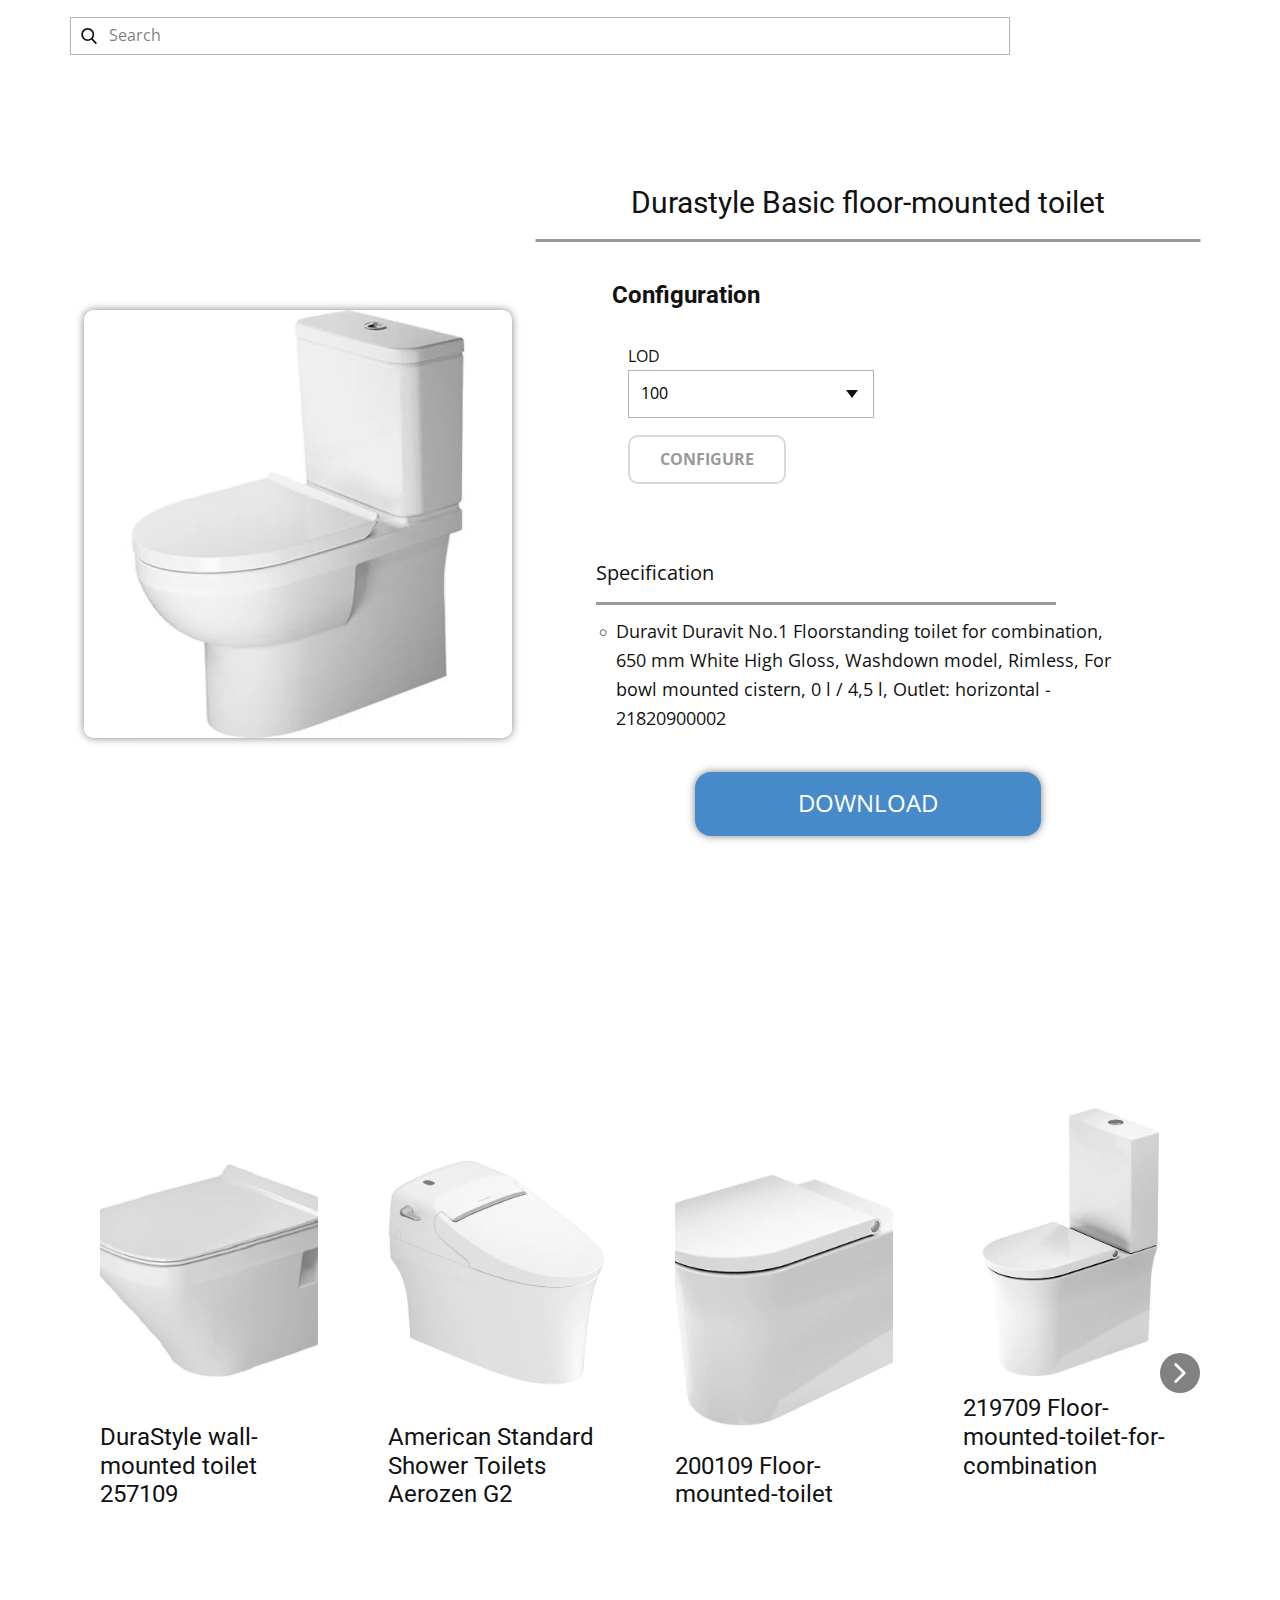
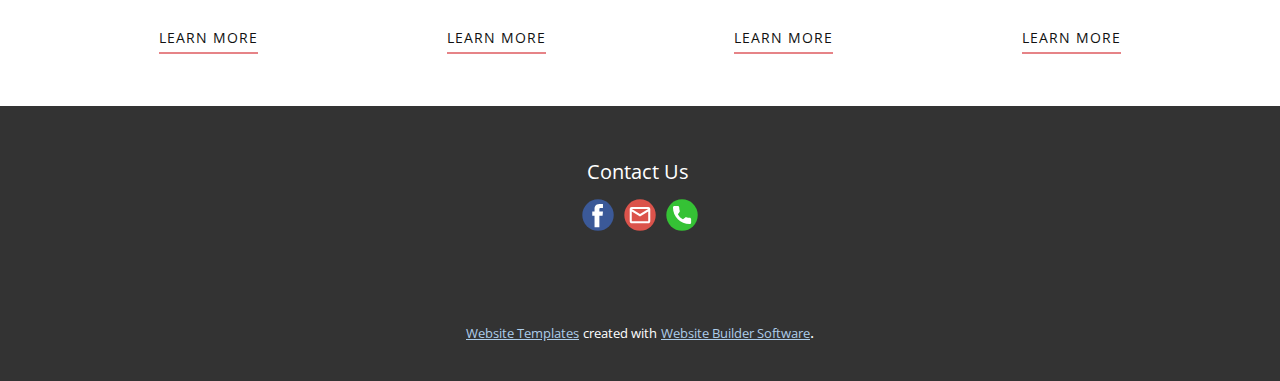
==== IPCS_main/Download.html @ 88fe407f "Add files via upload" ====
<!DOCTYPE html>
<html style="font-size: 16px;" lang="en"><head>
    <meta name="viewport" content="width=device-width, initial-scale=1.0">
    <meta charset="utf-8">
    <meta name="keywords" content="">
    <meta name="description" content="">
    <title>Download</title>
    <link rel="stylesheet" href="nicepage.css" media="screen">
<link rel="stylesheet" href="Download.css" media="screen">
    <script class="u-script" type="text/javascript" src="jquery.js" defer=""></script>
    <script class="u-script" type="text/javascript" src="nicepage.js" defer=""></script>
    <meta name="generator" content="Nicepage 5.9.3, nicepage.com">
    <meta name="referrer" content="origin">
    <link id="u-theme-google-font" rel="stylesheet" href="https://fonts.googleapis.com/css?family=Roboto:100,100i,300,300i,400,400i,500,500i,700,700i,900,900i|Open+Sans:300,300i,400,400i,500,500i,600,600i,700,700i,800,800i">
    <link id="u-page-google-font" rel="stylesheet" href="https://fonts.googleapis.com/css?family=Merriweather:300,300i,400,400i,700,700i,900,900i">
    
    
    
    <script type="application/ld+json">{
		"@context": "http://schema.org",
		"@type": "Organization",
		"name": "Main Page",
		"sameAs": [
				"https://facebook.com/name"
		]
}</script>
    <meta name="theme-color" content="#478ac9">
    <meta property="og:title" content="Download">
    <meta property="og:description" content="">
    <meta property="og:type" content="website">
  <meta data-intl-tel-input-cdn-path="intlTelInput/"></head>
  <body class="u-body u-overlap u-xl-mode" data-lang="en"><header class="u-clearfix u-header u-sticky u-header" id="sec-5863" data-animation-name="" data-animation-duration="0" data-animation-delay="0" data-animation-direction=""><div class="u-clearfix u-sheet u-sheet-1">
        <h2 class="u-custom-font u-font-merriweather u-text u-text-1">
          <a class="u-active-none u-border-none u-btn u-button-link u-button-style u-hover-none u-none u-text-body-color u-btn-1" href="Home.html">IP​CS</a>
        </h2>
        <form action="#" method="get" class="u-border-1 u-border-grey-30 u-search u-search-left u-white u-search-1">
          <button class="u-search-button" type="submit">
            <span class="u-search-icon u-spacing-10">
              <svg class="u-svg-link" preserveAspectRatio="xMidYMin slice" viewBox="0 0 56.966 56.966"><use xmlns:xlink="http://www.w3.org/1999/xlink" xlink:href="#svg-0b8b"></use></svg>
              <svg xmlns="http://www.w3.org/2000/svg" xmlns:xlink="http://www.w3.org/1999/xlink" version="1.1" id="svg-0b8b" x="0px" y="0px" viewBox="0 0 56.966 56.966" style="enable-background:new 0 0 56.966 56.966;" xml:space="preserve" class="u-svg-content"><path d="M55.146,51.887L41.588,37.786c3.486-4.144,5.396-9.358,5.396-14.786c0-12.682-10.318-23-23-23s-23,10.318-23,23  s10.318,23,23,23c4.761,0,9.298-1.436,13.177-4.162l13.661,14.208c0.571,0.593,1.339,0.92,2.162,0.92  c0.779,0,1.518-0.297,2.079-0.837C56.255,54.982,56.293,53.08,55.146,51.887z M23.984,6c9.374,0,17,7.626,17,17s-7.626,17-17,17  s-17-7.626-17-17S14.61,6,23.984,6z"></path></svg>
            </span>
          </button>
          <input class="u-search-input" type="search" name="search" value="" placeholder="Search">
        </form>
        <nav class="u-menu u-menu-one-level u-offcanvas u-menu-1">
          <div class="menu-collapse" style="font-size: 1rem; letter-spacing: 0px;">
            <a class="u-button-style u-custom-left-right-menu-spacing u-custom-padding-bottom u-custom-top-bottom-menu-spacing u-nav-link u-text-active-palette-1-base u-text-hover-palette-2-base" href="#" style="font-size: calc(1em + 8px);">
              <svg class="u-svg-link" viewBox="0 0 24 24"><use xmlns:xlink="http://www.w3.org/1999/xlink" xlink:href="#menu-hamburger"></use></svg>
              <svg class="u-svg-content" version="1.1" id="menu-hamburger" viewBox="0 0 16 16" x="0px" y="0px" xmlns:xlink="http://www.w3.org/1999/xlink" xmlns="http://www.w3.org/2000/svg"><g><rect y="1" width="16" height="2"></rect><rect y="7" width="16" height="2"></rect><rect y="13" width="16" height="2"></rect>
</g></svg>
            </a>
          </div>
          <div class="u-custom-menu u-nav-container">
            <ul class="u-nav u-unstyled u-nav-1"><li class="u-nav-item"><a class="u-button-style u-nav-link" href="Log-In.html">Log In</a>
</li><li class="u-nav-item"><a class="u-button-style u-nav-link" href="User.html">My Profile</a>
</li></ul>
          </div>
          <div class="u-custom-menu u-nav-container-collapse">
            <div class="u-black u-container-style u-inner-container-layout u-opacity u-opacity-95 u-sidenav">
              <div class="u-inner-container-layout u-sidenav-overflow">
                <div class="u-menu-close"></div>
                <ul class="u-align-center u-nav u-popupmenu-items u-unstyled u-nav-2"><li class="u-nav-item"><a class="u-button-style u-nav-link" href="Log-In.html">Log In</a>
</li><li class="u-nav-item"><a class="u-button-style u-nav-link" href="User.html">My Profile</a>
</li></ul>
              </div>
            </div>
            <div class="u-black u-menu-overlay u-opacity u-opacity-70"></div>
          </div>
        </nav>
        <nav class="u-menu u-menu-hamburger u-offcanvas u-menu-2" data-responsive-from="XL">
          <div class="menu-collapse" style="font-size: 1rem; letter-spacing: 0px;">
            <a class="u-button-style u-custom-left-right-menu-spacing u-custom-padding-bottom u-custom-top-bottom-menu-spacing u-nav-link u-text-active-palette-1-base u-text-hover-palette-2-base" href="#" style="font-size: calc(1em + 10px); padding: 5px 4px;">
              <svg class="u-svg-link" preserveAspectRatio="xMidYMin slice" viewBox="0 0 55 55" style=""><use xmlns:xlink="http://www.w3.org/1999/xlink" xlink:href="#svg-cdb6"></use></svg>
              <svg class="u-svg-content" viewBox="0 0 55 55" x="0px" y="0px" id="svg-cdb6" style="enable-background:new 0 0 55 55;"><path d="M52.354,8.51C51.196,4.22,42.577,0,27.5,0C12.423,0,3.803,4.22,2.646,8.51C2.562,8.657,2.5,8.818,2.5,9v0.5V21v0.5V22v11
	v0.5V34v12c0,0.162,0.043,0.315,0.117,0.451C3.798,51.346,14.364,55,27.5,55c13.106,0,23.655-3.639,24.875-8.516
	C52.455,46.341,52.5,46.176,52.5,46V34v-0.5V33V22v-0.5V21V9.5V9C52.5,8.818,52.438,8.657,52.354,8.51z M50.421,33.985
	c-0.028,0.121-0.067,0.241-0.116,0.363c-0.04,0.099-0.089,0.198-0.143,0.297c-0.067,0.123-0.142,0.246-0.231,0.369
	c-0.066,0.093-0.141,0.185-0.219,0.277c-0.111,0.131-0.229,0.262-0.363,0.392c-0.081,0.079-0.17,0.157-0.26,0.236
	c-0.164,0.143-0.335,0.285-0.526,0.426c-0.082,0.061-0.17,0.12-0.257,0.18c-0.226,0.156-0.462,0.311-0.721,0.463
	c-0.068,0.041-0.141,0.08-0.212,0.12c-0.298,0.168-0.609,0.335-0.945,0.497c-0.043,0.021-0.088,0.041-0.132,0.061
	c-0.375,0.177-0.767,0.351-1.186,0.519c-0.012,0.005-0.024,0.009-0.036,0.014c-2.271,0.907-5.176,1.67-8.561,2.17
	c-0.017,0.002-0.034,0.004-0.051,0.007c-0.658,0.097-1.333,0.183-2.026,0.259c-0.113,0.012-0.232,0.02-0.346,0.032
	c-0.605,0.063-1.217,0.121-1.847,0.167c-0.288,0.021-0.59,0.031-0.883,0.049c-0.474,0.028-0.943,0.059-1.429,0.076
	C29.137,40.984,28.327,41,27.5,41s-1.637-0.016-2.432-0.044c-0.486-0.017-0.955-0.049-1.429-0.076
	c-0.293-0.017-0.595-0.028-0.883-0.049c-0.63-0.046-1.242-0.104-1.847-0.167c-0.114-0.012-0.233-0.02-0.346-0.032
	c-0.693-0.076-1.368-0.163-2.026-0.259c-0.017-0.002-0.034-0.004-0.051-0.007c-3.385-0.5-6.29-1.263-8.561-2.17
	c-0.012-0.004-0.024-0.009-0.036-0.014c-0.419-0.168-0.812-0.342-1.186-0.519c-0.043-0.021-0.089-0.041-0.132-0.061
	c-0.336-0.162-0.647-0.328-0.945-0.497c-0.07-0.04-0.144-0.079-0.212-0.12c-0.259-0.152-0.495-0.307-0.721-0.463
	c-0.086-0.06-0.175-0.119-0.257-0.18c-0.191-0.141-0.362-0.283-0.526-0.426c-0.089-0.078-0.179-0.156-0.26-0.236
	c-0.134-0.13-0.252-0.26-0.363-0.392c-0.078-0.092-0.153-0.184-0.219-0.277c-0.088-0.123-0.163-0.246-0.231-0.369
	c-0.054-0.099-0.102-0.198-0.143-0.297c-0.049-0.121-0.088-0.242-0.116-0.363C4.541,33.823,4.5,33.661,4.5,33.5
	c0-0.113,0.013-0.226,0.031-0.338c0.025-0.151,0.011-0.302-0.031-0.445v-7.424c0.028,0.026,0.063,0.051,0.092,0.077
	c0.218,0.192,0.44,0.383,0.69,0.567C9.049,28.786,16.582,31,27.5,31c10.872,0,18.386-2.196,22.169-5.028
	c0.302-0.22,0.574-0.447,0.83-0.678l0.001-0.001v7.424c-0.042,0.143-0.056,0.294-0.031,0.445c0.019,0.112,0.031,0.225,0.031,0.338
	C50.5,33.661,50.459,33.823,50.421,33.985z M50.5,13.293v7.424c-0.042,0.143-0.056,0.294-0.031,0.445
	c0.019,0.112,0.031,0.225,0.031,0.338c0,0.161-0.041,0.323-0.079,0.485c-0.028,0.121-0.067,0.241-0.116,0.363
	c-0.04,0.099-0.089,0.198-0.143,0.297c-0.067,0.123-0.142,0.246-0.231,0.369c-0.066,0.093-0.141,0.185-0.219,0.277
	c-0.111,0.131-0.229,0.262-0.363,0.392c-0.081,0.079-0.17,0.157-0.26,0.236c-0.164,0.143-0.335,0.285-0.526,0.426
	c-0.082,0.061-0.17,0.12-0.257,0.18c-0.226,0.156-0.462,0.311-0.721,0.463c-0.068,0.041-0.141,0.08-0.212,0.12
	c-0.298,0.168-0.609,0.335-0.945,0.497c-0.043,0.021-0.088,0.041-0.132,0.061c-0.375,0.177-0.767,0.351-1.186,0.519
	c-0.012,0.005-0.024,0.009-0.036,0.014c-2.271,0.907-5.176,1.67-8.561,2.17c-0.017,0.002-0.034,0.004-0.051,0.007
	c-0.658,0.097-1.333,0.183-2.026,0.259c-0.113,0.012-0.232,0.02-0.346,0.032c-0.605,0.063-1.217,0.121-1.847,0.167
	c-0.288,0.021-0.59,0.031-0.883,0.049c-0.474,0.028-0.943,0.059-1.429,0.076C29.137,28.984,28.327,29,27.5,29
	s-1.637-0.016-2.432-0.044c-0.486-0.017-0.955-0.049-1.429-0.076c-0.293-0.017-0.595-0.028-0.883-0.049
	c-0.63-0.046-1.242-0.104-1.847-0.167c-0.114-0.012-0.233-0.02-0.346-0.032c-0.693-0.076-1.368-0.163-2.026-0.259
	c-0.017-0.002-0.034-0.004-0.051-0.007c-3.385-0.5-6.29-1.263-8.561-2.17c-0.012-0.004-0.024-0.009-0.036-0.014
	c-0.419-0.168-0.812-0.342-1.186-0.519c-0.043-0.021-0.089-0.041-0.132-0.061c-0.336-0.162-0.647-0.328-0.945-0.497
	c-0.07-0.04-0.144-0.079-0.212-0.12c-0.259-0.152-0.495-0.307-0.721-0.463c-0.086-0.06-0.175-0.119-0.257-0.18
	c-0.191-0.141-0.362-0.283-0.526-0.426c-0.089-0.078-0.179-0.156-0.26-0.236c-0.134-0.13-0.252-0.26-0.363-0.392
	c-0.078-0.092-0.153-0.184-0.219-0.277c-0.088-0.123-0.163-0.246-0.231-0.369c-0.054-0.099-0.102-0.198-0.143-0.297
	c-0.049-0.121-0.088-0.242-0.116-0.363C4.541,21.823,4.5,21.661,4.5,21.5c0-0.113,0.013-0.226,0.031-0.338
	c0.025-0.151,0.011-0.302-0.031-0.445v-7.424c0.12,0.109,0.257,0.216,0.387,0.324c0.072,0.06,0.139,0.12,0.215,0.18
	c0.3,0.236,0.624,0.469,0.975,0.696c0.073,0.047,0.155,0.093,0.231,0.14c0.294,0.183,0.605,0.362,0.932,0.538
	c0.121,0.065,0.242,0.129,0.367,0.193c0.365,0.186,0.748,0.367,1.151,0.542c0.066,0.029,0.126,0.059,0.193,0.087
	c0.469,0.199,0.967,0.389,1.485,0.573c0.143,0.051,0.293,0.099,0.44,0.149c0.412,0.139,0.838,0.272,1.279,0.401
	c0.159,0.046,0.315,0.094,0.478,0.138c0.585,0.162,1.189,0.316,1.823,0.458c0.087,0.02,0.181,0.036,0.269,0.055
	c0.559,0.122,1.139,0.235,1.735,0.341c0.202,0.036,0.407,0.07,0.613,0.104c0.567,0.093,1.151,0.178,1.75,0.256
	c0.154,0.02,0.301,0.043,0.457,0.062c0.744,0.09,1.514,0.167,2.305,0.233c0.195,0.016,0.398,0.028,0.596,0.042
	c0.633,0.046,1.28,0.084,1.942,0.114c0.241,0.011,0.481,0.022,0.727,0.031C25.712,18.979,26.59,19,27.5,19s1.788-0.021,2.65-0.05
	c0.245-0.009,0.485-0.02,0.727-0.031c0.662-0.03,1.309-0.068,1.942-0.114c0.198-0.015,0.4-0.026,0.596-0.042
	c0.791-0.065,1.561-0.143,2.305-0.233c0.156-0.019,0.303-0.042,0.457-0.062c0.599-0.078,1.182-0.163,1.75-0.256
	c0.206-0.034,0.411-0.068,0.613-0.104c0.596-0.106,1.176-0.219,1.735-0.341c0.088-0.019,0.182-0.036,0.269-0.055
	c0.634-0.142,1.238-0.297,1.823-0.458c0.163-0.045,0.319-0.092,0.478-0.138c0.441-0.129,0.867-0.262,1.279-0.401
	c0.147-0.05,0.297-0.098,0.44-0.149c0.518-0.184,1.017-0.374,1.485-0.573c0.067-0.028,0.127-0.058,0.193-0.087
	c0.403-0.176,0.786-0.356,1.151-0.542c0.125-0.064,0.247-0.128,0.367-0.193c0.327-0.175,0.638-0.354,0.932-0.538
	c0.076-0.047,0.158-0.093,0.231-0.14c0.351-0.227,0.675-0.459,0.975-0.696c0.075-0.06,0.142-0.12,0.215-0.18
	C50.243,13.509,50.38,13.402,50.5,13.293z M27.5,2c13.555,0,23,3.952,23,7.5s-9.445,7.5-23,7.5s-23-3.952-23-7.5S13.945,2,27.5,2z
	 M50.5,45.703c-0.014,0.044-0.024,0.089-0.032,0.135C49.901,49.297,40.536,53,27.5,53S5.099,49.297,4.532,45.838
	c-0.008-0.045-0.019-0.089-0.032-0.131v-8.414c0.028,0.026,0.063,0.051,0.092,0.077c0.218,0.192,0.44,0.383,0.69,0.567
	C9.049,40.786,16.582,43,27.5,43c10.872,0,18.386-2.196,22.169-5.028c0.302-0.22,0.574-0.447,0.83-0.678l0.001-0.001V45.703z"></path></svg>
            </a>
          </div>
          <div class="u-custom-menu u-nav-container">
            <ul class="u-nav u-unstyled u-nav-3"><li class="u-nav-item"><a class="u-button-style u-nav-link" href="User.html">Upload Model</a>
</li><li class="u-nav-item"><a class="u-button-style u-nav-link" href="User.html">Model Management</a>
</li><li class="u-nav-item"><a class="u-button-style u-nav-link" href="User.html">Account Management</a>
</li></ul>
          </div>
          <div class="u-custom-menu u-nav-container-collapse">
            <div class="u-container-style u-grey-70 u-inner-container-layout u-opacity u-opacity-90 u-sidenav">
              <div class="u-inner-container-layout u-sidenav-overflow">
                <div class="u-menu-close"></div>
                <ul class="u-align-center u-nav u-popupmenu-items u-spacing-10 u-text-hover-palette-2-light-1 u-unstyled u-nav-4"><li class="u-nav-item"><a class="u-button-style u-nav-link" href="User.html">Upload Model</a>
</li><li class="u-nav-item"><a class="u-button-style u-nav-link" href="User.html">Model Management</a>
</li><li class="u-nav-item"><a class="u-button-style u-nav-link" href="User.html">Account Management</a>
</li></ul>
              </div>
            </div>
            <div class="u-menu-overlay"></div>
          </div>
        </nav>
      </div></header>
    <section class="u-clearfix u-section-1" id="sec-89bc">
      <div class="u-clearfix u-sheet u-valign-middle-lg u-valign-middle-md u-valign-middle-xl u-sheet-1">
        <div class="u-clearfix u-expanded-width u-layout-wrap u-layout-wrap-1">
          <div class="u-layout">
            <div class="u-layout-row">
              <div class="u-container-style u-layout-cell u-size-24 u-layout-cell-1">
                <div class="u-container-layout u-valign-middle u-container-layout-1">
                  <img class="u-expanded-width-lg u-expanded-width-md u-expanded-width-xl u-image u-image-contain u-image-round u-radius-10 u-image-1" src="images/toilet.png" alt="" data-image-width="675" data-image-height="675">
                </div>
              </div>
              <div class="u-container-style u-layout-cell u-size-36 u-layout-cell-2">
                <div class="u-container-layout u-valign-top-xs u-container-layout-2">
                  <h1 class="u-text u-text-default u-text-1">Durastyle Basic floor-mou​nted toilet</h1>
                  <div class="u-absolute-hcenter u-border-3 u-border-grey-40 u-line u-line-horizontal u-line-1"></div>
                  <h2 class="u-text u-text-default u-text-2">Configuration</h2>
                  <div class="u-form u-form-1">
                    <form action="https://forms.nicepagesrv.com/v2/form/process" class="u-clearfix u-form-spacing-16 u-form-vertical u-inner-form" source="email" name="form" style="padding: 16px;">
                      <div class="u-form-group u-form-select u-label-top u-form-group-1">
                        <label for="select-d4bf" class="u-label">LOD</label>
                        <div class="u-form-select-wrapper">
                          <select id="select-d4bf" name="select" class="u-input u-input-rectangle">
                            <option value="100" data-calc="100">100</option>
                            <option value="200" data-calc="200">200</option>
                            <option value="300" data-calc="300">300</option>
                          </select>
                          <svg class="u-caret u-caret-svg" version="1.1" id="Layer_1" xmlns="http://www.w3.org/2000/svg" xmlns:xlink="http://www.w3.org/1999/xlink" x="0px" y="0px" width="16px" height="16px" viewBox="0 0 16 16" style="fill:currentColor;" xml:space="preserve"><polygon class="st0" points="8,12 2,4 14,4 "></polygon></svg>
                        </div>
                      </div>
                      <div class="u-align-left u-form-group u-form-submit u-label-top">
                        <input type="submit" value="submit" class="u-form-control-hidden">
                        <a href="#" class="u-border-2 u-border-grey-15 u-border-hover-grey-15 u-btn u-btn-round u-btn-submit u-button-style u-hover-grey-15 u-none u-radius-10 u-text-grey-40 u-text-hover-grey-40 u-btn-1">Configure</a>
                      </div>
                      <div class="u-form-send-message u-form-send-success"> Thank you! Your message has been sent. </div>
                      <div class="u-form-send-error u-form-send-message"> Unable to send your message. Please fix errors then try again. </div>
                      <input type="hidden" value="" name="recaptchaResponse">
                      <input type="hidden" name="formServices" value="">
                    </form>
                  </div>
                  <p class="u-large-text u-text u-text-default u-text-variant u-text-3">Specification</p>
                  <div class="u-absolute-hcenter-md u-absolute-hcenter-sm u-absolute-hcenter-xs u-border-3 u-border-grey-40 u-expanded-width-md u-expanded-width-sm u-expanded-width-xs u-line u-line-horizontal u-line-2"></div>
                  <ul class="u-custom-list u-text u-text-4">
                    <li>
                      <div class="u-list-icon">
                        <div>○</div>
                      </div>Duravit Duravit No.1 Floorstanding toilet for combination, 650 mm White High Gloss, Washdown model, Rimless, For bowl mounted cistern, 0 l / 4,5 l, Outlet: horizontal - 21820900002
                    </li>
                  </ul>
                  <a href="https://nicepage.com/k/aesthetic-website-templates" class="u-border-none u-btn u-btn-round u-button-style u-radius-16 u-btn-2">DOWNLOAD</a>
                </div>
              </div>
            </div>
          </div>
        </div>
      </div>
    </section>
    <section class="u-clearfix u-section-2" id="sec-244c">
      <div class="u-clearfix u-sheet u-sheet-1">
        <div class="u-expanded-width u-layout-horizontal u-list u-list-1">
          <div class="u-repeater u-repeater-1">
            <div class="u-container-style u-list-item u-repeater-item">
              <div class="u-container-layout u-similar-container u-valign-bottom u-container-layout-1">
                <img alt="" class="u-expanded-width u-image u-image-default u-image-1" data-image-width="675" data-image-height="675" src="images/toiletwallmounted.png">
                <h3 class="u-text u-text-default u-text-1"> DuraStyle wall-mounted toilet 257109<br>
                </h3>
                <a href="" class="u-active-none u-border-2 u-border-hover-palette-2-base u-border-no-left u-border-no-right u-border-no-top u-border-palette-2-light-1 u-btn u-button-style u-hover-none u-none u-text-body-color u-btn-1">learn more</a>
              </div>
            </div>
            <div class="u-container-style u-list-item u-repeater-item">
              <div class="u-container-layout u-similar-container u-valign-bottom u-container-layout-2">
                <img alt="" class="u-expanded-width u-image u-image-default u-image-2" data-image-width="675" data-image-height="675" src="images/toiletamericanstandard.png">
                <h3 class="u-text u-text-default u-text-2"> American Standard Shower Toilets Aerozen G2<br>
                </h3>
                <a href="" class="u-active-none u-border-2 u-border-hover-palette-2-base u-border-no-left u-border-no-right u-border-no-top u-border-palette-2-light-1 u-btn u-button-style u-hover-none u-none u-text-body-color u-btn-2">learn more</a>
              </div>
            </div>
            <div class="u-container-style u-list-item u-repeater-item">
              <div class="u-container-layout u-similar-container u-valign-bottom u-container-layout-3">
                <img alt="" class="u-expanded-width u-image u-image-default u-image-3" data-image-width="675" data-image-height="675" src="images/floormountedtoilet.png">
                <h3 class="u-text u-text-default u-text-3"> 200109 Floor-mounted-toilet<br>
                </h3>
                <a href="" class="u-active-none u-border-2 u-border-hover-palette-2-base u-border-no-left u-border-no-right u-border-no-top u-border-palette-2-light-1 u-btn u-button-style u-hover-none u-none u-text-body-color u-btn-3">learn more</a>
              </div>
            </div>
            <div class="u-container-style u-list-item u-repeater-item">
              <div class="u-container-layout u-similar-container u-valign-bottom u-container-layout-4">
                <img alt="" class="u-expanded-width u-image u-image-default u-image-4" data-image-width="675" data-image-height="675" src="images/toiletcombination.png">
                <h3 class="u-text u-text-default u-text-4"> 219709 Floor-mounted-toilet-for-combination<br>
                  <br>
                </h3>
                <a href="" class="u-active-none u-border-2 u-border-hover-palette-2-base u-border-no-left u-border-no-right u-border-no-top u-border-palette-2-light-1 u-btn u-button-style u-hover-none u-none u-text-body-color u-btn-4">learn more</a>
              </div>
            </div>
            <div class="u-container-style u-list-item u-repeater-item">
              <div class="u-container-layout u-similar-container u-valign-bottom u-container-layout-5">
                <img alt="" class="u-expanded-width u-image u-image-default u-image-5" data-image-width="675" data-image-height="675" src="images/toiletseat.png">
                <h3 class="u-text u-text-default u-text-5"> DuraStyle Toilet seat 379x507x43 mm - 006239</h3>
                <a href="" class="u-active-none u-border-2 u-border-hover-palette-2-base u-border-no-left u-border-no-right u-border-no-top u-border-palette-2-light-1 u-btn u-button-style u-hover-none u-none u-text-body-color u-btn-5">learn more</a>
              </div>
            </div>
            <div class="u-container-style u-list-item u-repeater-item">
              <div class="u-container-layout u-similar-container u-valign-bottom u-container-layout-6">
                <img alt="" class="u-expanded-width u-image u-image-default u-image-6" data-image-width="675" data-image-height="675" src="images/toilethafele.png">
                <h3 class="u-text u-text-default u-text-6"> HAFELE One piece toilet VOLGA<br>
                  <br>
                </h3>
                <a href="" class="u-active-none u-border-2 u-border-hover-palette-2-base u-border-no-left u-border-no-right u-border-no-top u-border-palette-2-light-1 u-btn u-button-style u-hover-none u-none u-text-body-color u-btn-6">learn more</a>
              </div>
            </div>
            <div class="u-container-style u-list-item u-repeater-item">
              <div class="u-container-layout u-similar-container u-valign-bottom u-container-layout-7">
                <img alt="" class="u-expanded-width u-image u-image-default u-image-7" data-image-width="675" data-image-height="675" src="images/onepiecetoilet.png">
                <h3 class="u-text u-text-default u-text-7"> HAFELE One piece toilet 588.82.406<br>
                  <br>
                </h3>
                <a href="" class="u-active-none u-border-2 u-border-hover-palette-2-base u-border-no-left u-border-no-right u-border-no-top u-border-palette-2-light-1 u-btn u-button-style u-hover-none u-none u-text-body-color u-btn-7">learn more</a>
              </div>
            </div>
            <div class="u-container-style u-list-item u-repeater-item">
              <div class="u-container-layout u-similar-container u-valign-bottom u-container-layout-8">
                <img alt="" class="u-expanded-width u-image u-image-default u-image-8" data-image-width="675" data-image-height="675" src="images/starcktoiletseat.png">
                <h3 class="u-text u-text-default u-text-8"> Starck 1 Toilet seat White 419x453x42 mm - 006581</h3>
                <a href="" class="u-active-none u-border-2 u-border-hover-palette-2-base u-border-no-left u-border-no-right u-border-no-top u-border-palette-2-light-1 u-btn u-button-style u-hover-none u-none u-text-body-color u-btn-8">learn more</a>
              </div>
            </div>
            <div class="u-container-style u-list-item u-repeater-item">
              <div class="u-container-layout u-similar-container u-valign-bottom u-container-layout-9">
                <img alt="" class="u-expanded-width u-image u-image-default u-image-9" data-image-width="675" data-image-height="675" src="images/comotoilethafele.png">
                <h3 class="u-text u-text-default u-text-9"> HAFELE One piece toilet COMO<br>
                  <br>
                </h3>
                <a href="" class="u-active-none u-border-2 u-border-hover-palette-2-base u-border-no-left u-border-no-right u-border-no-top u-border-palette-2-light-1 u-btn u-button-style u-hover-none u-none u-text-body-color u-btn-9">learn more</a>
              </div>
            </div>
            <div class="u-container-style u-list-item u-repeater-item">
              <div class="u-container-layout u-similar-container u-valign-bottom u-container-layout-10">
                <img alt="" class="u-expanded-width u-image u-image-default u-image-10" data-image-width="675" data-image-height="675" src="images/duravittoiletseat.png">
                <h3 class="u-text u-text-default u-text-10"> Duravit No.1 Toilet seat White 373x430x43 mm - 002071</h3>
                <a href="" class="u-active-none u-border-2 u-border-hover-palette-2-base u-border-no-left u-border-no-right u-border-no-top u-border-palette-2-light-1 u-btn u-button-style u-hover-none u-none u-text-body-color u-btn-10">learn more</a>
              </div>
            </div>
          </div>
          <a class="u-absolute-vcenter u-gallery-nav u-gallery-nav-prev u-grey-70 u-icon-circle u-opacity u-opacity-70 u-spacing-10 u-text-white u-gallery-nav-1" href="#" role="button">
            <span aria-hidden="true">
              <svg viewBox="0 0 451.847 451.847"><path d="M97.141,225.92c0-8.095,3.091-16.192,9.259-22.366L300.689,9.27c12.359-12.359,32.397-12.359,44.751,0
c12.354,12.354,12.354,32.388,0,44.748L173.525,225.92l171.903,171.909c12.354,12.354,12.354,32.391,0,44.744
c-12.354,12.365-32.386,12.365-44.745,0l-194.29-194.281C100.226,242.115,97.141,234.018,97.141,225.92z"></path></svg>
            </span>
            <span class="sr-only">
              <svg viewBox="0 0 451.847 451.847"><path d="M97.141,225.92c0-8.095,3.091-16.192,9.259-22.366L300.689,9.27c12.359-12.359,32.397-12.359,44.751,0
c12.354,12.354,12.354,32.388,0,44.748L173.525,225.92l171.903,171.909c12.354,12.354,12.354,32.391,0,44.744
c-12.354,12.365-32.386,12.365-44.745,0l-194.29-194.281C100.226,242.115,97.141,234.018,97.141,225.92z"></path></svg>
            </span>
          </a>
          <a class="u-absolute-vcenter u-gallery-nav u-gallery-nav-next u-grey-70 u-icon-circle u-opacity u-opacity-70 u-spacing-10 u-text-white u-gallery-nav-2" href="#" role="button">
            <span aria-hidden="true">
              <svg viewBox="0 0 451.846 451.847"><path d="M345.441,248.292L151.154,442.573c-12.359,12.365-32.397,12.365-44.75,0c-12.354-12.354-12.354-32.391,0-44.744
L278.318,225.92L106.409,54.017c-12.354-12.359-12.354-32.394,0-44.748c12.354-12.359,32.391-12.359,44.75,0l194.287,194.284
c6.177,6.18,9.262,14.271,9.262,22.366C354.708,234.018,351.617,242.115,345.441,248.292z"></path></svg>
            </span>
            <span class="sr-only">
              <svg viewBox="0 0 451.846 451.847"><path d="M345.441,248.292L151.154,442.573c-12.359,12.365-32.397,12.365-44.75,0c-12.354-12.354-12.354-32.391,0-44.744
L278.318,225.92L106.409,54.017c-12.354-12.359-12.354-32.394,0-44.748c12.354-12.359,32.391-12.359,44.75,0l194.287,194.284
c6.177,6.18,9.262,14.271,9.262,22.366C354.708,234.018,351.617,242.115,345.441,248.292z"></path></svg>
            </span>
          </a>
        </div>
      </div>
    </section>
    
    
    <footer class="u-align-center u-clearfix u-footer u-grey-80 u-footer" id="sec-bada"><div class="u-clearfix u-sheet u-sheet-1">
        <p class="u-align-center u-hover-feature u-small-text u-text u-text-variant u-text-1">Contact Us&nbsp; </p>
        <div class="u-hover-feature u-social-icons u-spacing-10 u-social-icons-1">
          <a class="u-social-url" title="facebook" target="_blank" href="https://facebook.com/name"><span class="u-icon u-social-facebook u-social-icon u-icon-1"><svg class="u-svg-link" preserveAspectRatio="xMidYMin slice" viewBox="0 0 112 112" style=""><use xmlns:xlink="http://www.w3.org/1999/xlink" xlink:href="#svg-7aed"></use></svg><svg class="u-svg-content" viewBox="0 0 112 112" x="0" y="0" id="svg-7aed"><circle fill="currentColor" cx="56.1" cy="56.1" r="55"></circle><path fill="#FFFFFF" d="M73.5,31.6h-9.1c-1.4,0-3.6,0.8-3.6,3.9v8.5h12.6L72,58.3H60.8v40.8H43.9V58.3h-8V43.9h8v-9.2
c0-6.7,3.1-17,17-17h12.5v13.9H73.5z"></path></svg></span>
          </a>
          <a class="u-social-url" target="_blank" data-type="Email" title="Email" href=""><span class="u-icon u-social-email u-social-icon u-icon-2"><svg class="u-svg-link" preserveAspectRatio="xMidYMin slice" viewBox="0 0 112 112" style=""><use xmlns:xlink="http://www.w3.org/1999/xlink" xlink:href="#svg-0d0f"></use></svg><svg class="u-svg-content" viewBox="0 0 112 112" x="0" y="0" id="svg-0d0f"><circle fill="currentColor" cx="56.1" cy="56.1" r="55"></circle><path id="path3864" fill="#FFFFFF" d="M27.2,28h57.6c4,0,7.2,3.2,7.2,7.2l0,0v42.7c0,3.9-3.2,7.2-7.2,7.2l0,0H27.2
	c-4,0-7.2-3.2-7.2-7.2V35.2C20,31.1,23.2,28,27.2,28 M56,52.9l28.8-17.8H27.2L56,52.9 M27.2,77.7h57.6V43.5L56,61.3L27.2,43.5V77.7z
	"></path></svg></span>
          </a>
          <a class="u-social-url" target="_blank" data-type="Phone" title="Phone" href=""><span class="u-icon u-social-icon u-social-phone u-icon-3"><svg class="u-svg-link" preserveAspectRatio="xMidYMin slice" viewBox="0 0 112 112" style=""><use xmlns:xlink="http://www.w3.org/1999/xlink" xlink:href="#svg-2f7e"></use></svg><svg class="u-svg-content" viewBox="0 0 112 112" x="0" y="0" id="svg-2f7e"><circle fill="currentColor" cx="56.1" cy="56.1" r="55"></circle><path fill="#FFFFFF" d="M82.7,66c-3.9,0-7.7-0.6-11.3-1.8c-1.8-0.6-4,0-5,1.1l-7.1,5.4c-8.3-4.4-13.4-9.5-17.7-17.7l5.2-7
	c1.4-1.4,1.8-3.3,1.3-5.2c-1.2-3.6-1.8-7.5-1.8-11.3c0-2.8-2.3-5.1-5.1-5.1H29.5c-2.8,0-5.1,2.3-5.1,5.1c0,32.2,26.2,58.4,58.4,58.4
	c2.8,0,5.1-2.3,5.1-5.1V71.1C87.8,68.3,85.6,66,82.7,66z"></path></svg></span>
          </a>
        </div>
      </div></footer>
    <section class="u-backlink u-clearfix u-grey-80">
      <a class="u-link" href="https://nicepage.com/website-templates" target="_blank">
        <span>Website Templates</span>
      </a>
      <p class="u-text">
        <span>created with</span>
      </p>
      <a class="u-link" href="" target="_blank">
        <span>Website Builder Software</span>
      </a>. 
    </section>
  
</body></html>
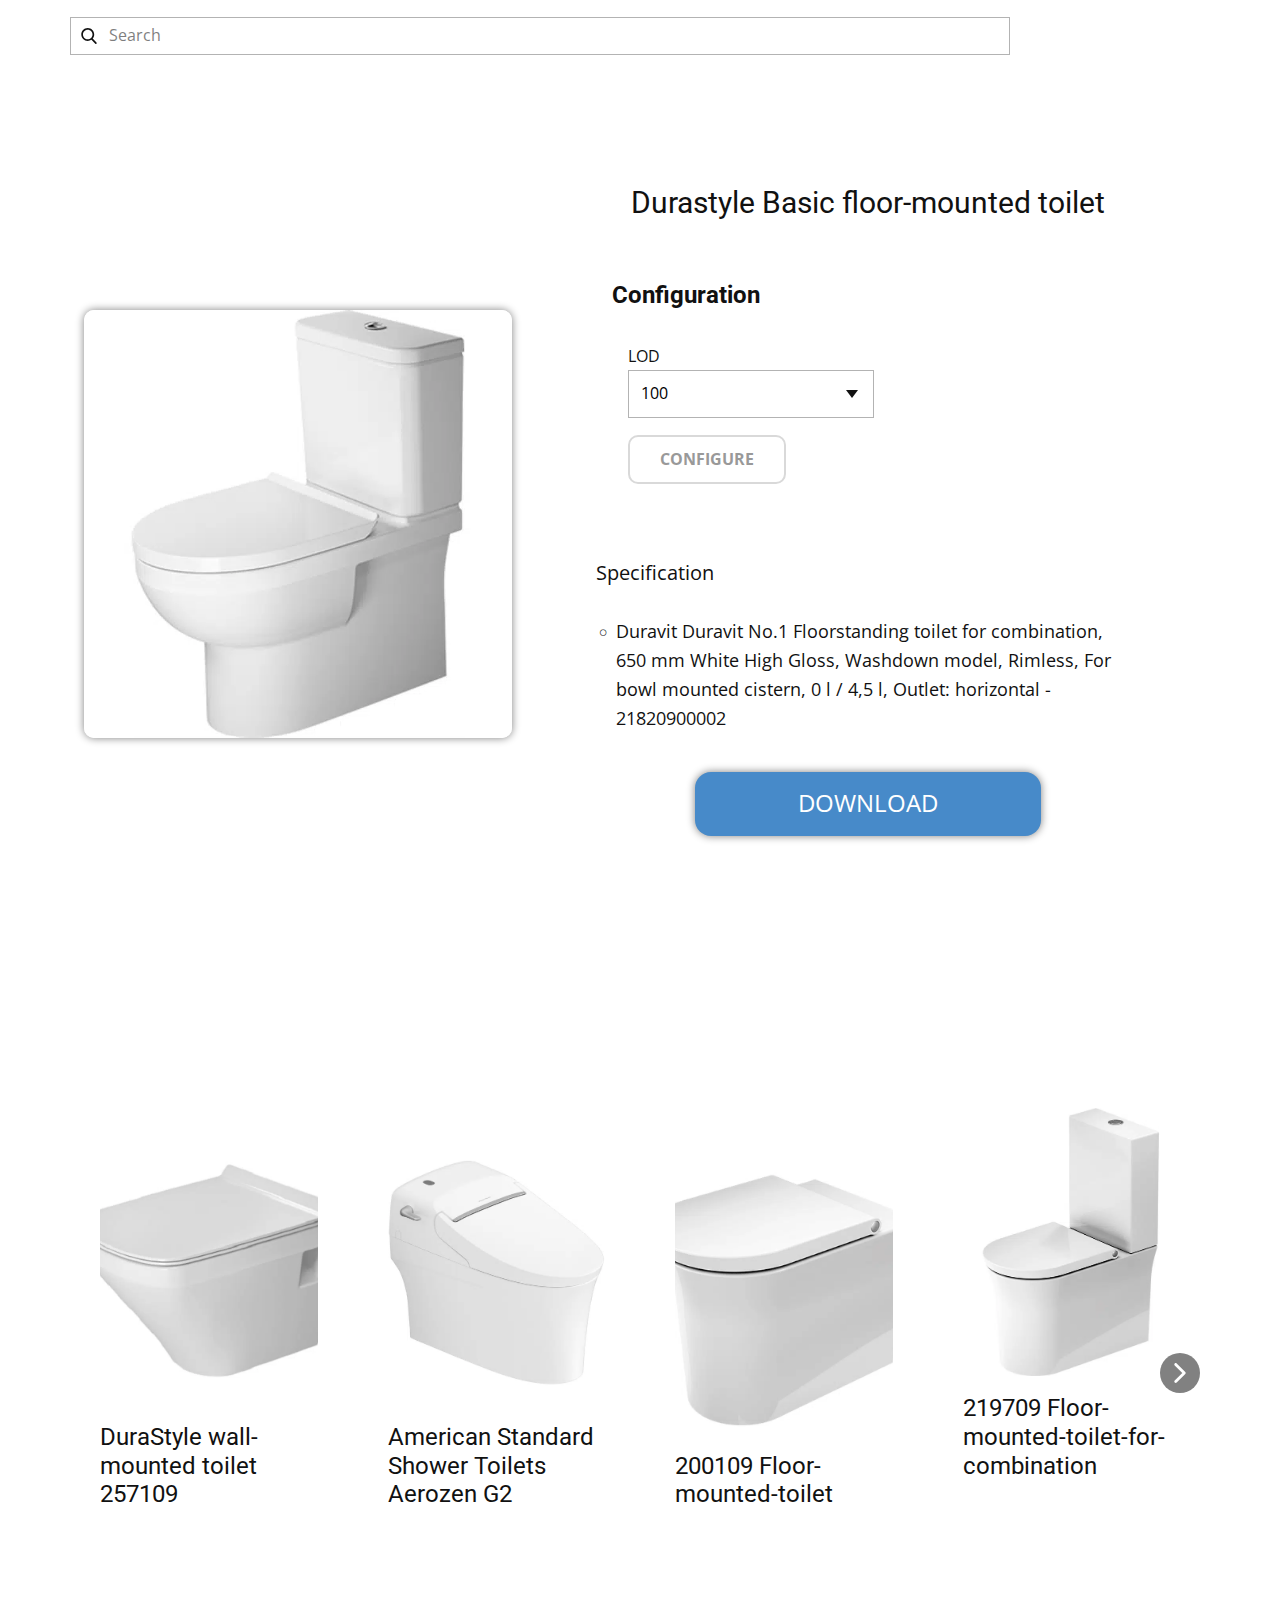
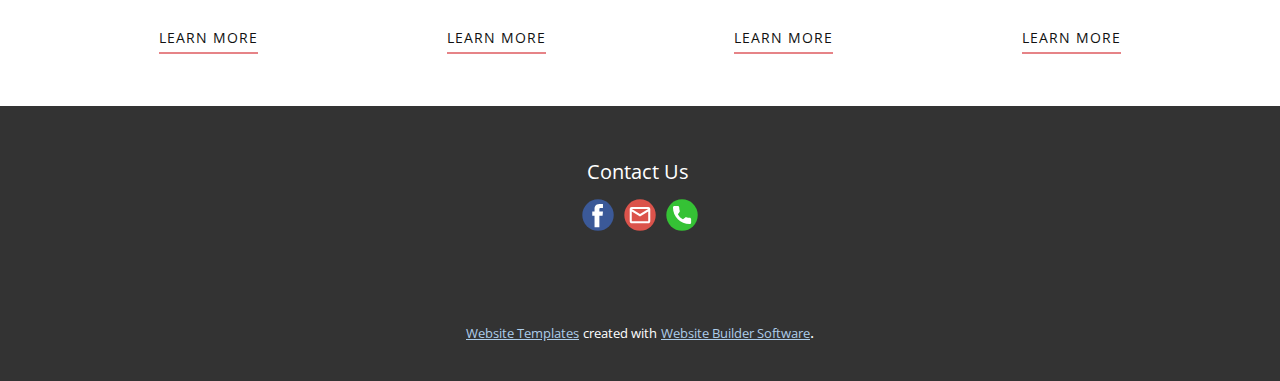
==== commit 5a632ceb: "Update Download.html" ====
--- a/IPCS_main/Download.html
+++ b/IPCS_main/Download.html
@@ -163,7 +163,6 @@
               <div class="u-container-style u-layout-cell u-size-36 u-layout-cell-2">
                 <div class="u-container-layout u-valign-top-xs u-container-layout-2">
                   <h1 class="u-text u-text-default u-text-1">Durastyle Basic floor-mou​nted toilet</h1>
-                  <div class="u-absolute-hcenter u-border-3 u-border-grey-40 u-line u-line-horizontal u-line-1"></div>
                   <h2 class="u-text u-text-default u-text-2">Configuration</h2>
                   <div class="u-form u-form-1">
                     <form action="https://forms.nicepagesrv.com/v2/form/process" class="u-clearfix u-form-spacing-16 u-form-vertical u-inner-form" source="email" name="form" style="padding: 16px;">
@@ -189,7 +188,6 @@
                     </form>
                   </div>
                   <p class="u-large-text u-text u-text-default u-text-variant u-text-3">Specification</p>
-                  <div class="u-absolute-hcenter-md u-absolute-hcenter-sm u-absolute-hcenter-xs u-border-3 u-border-grey-40 u-expanded-width-md u-expanded-width-sm u-expanded-width-xs u-line u-line-horizontal u-line-2"></div>
                   <ul class="u-custom-list u-text u-text-4">
                     <li>
                       <div class="u-list-icon">
@@ -348,4 +346,4 @@
       </a>. 
     </section>
   
-</body></html>+</body></html>
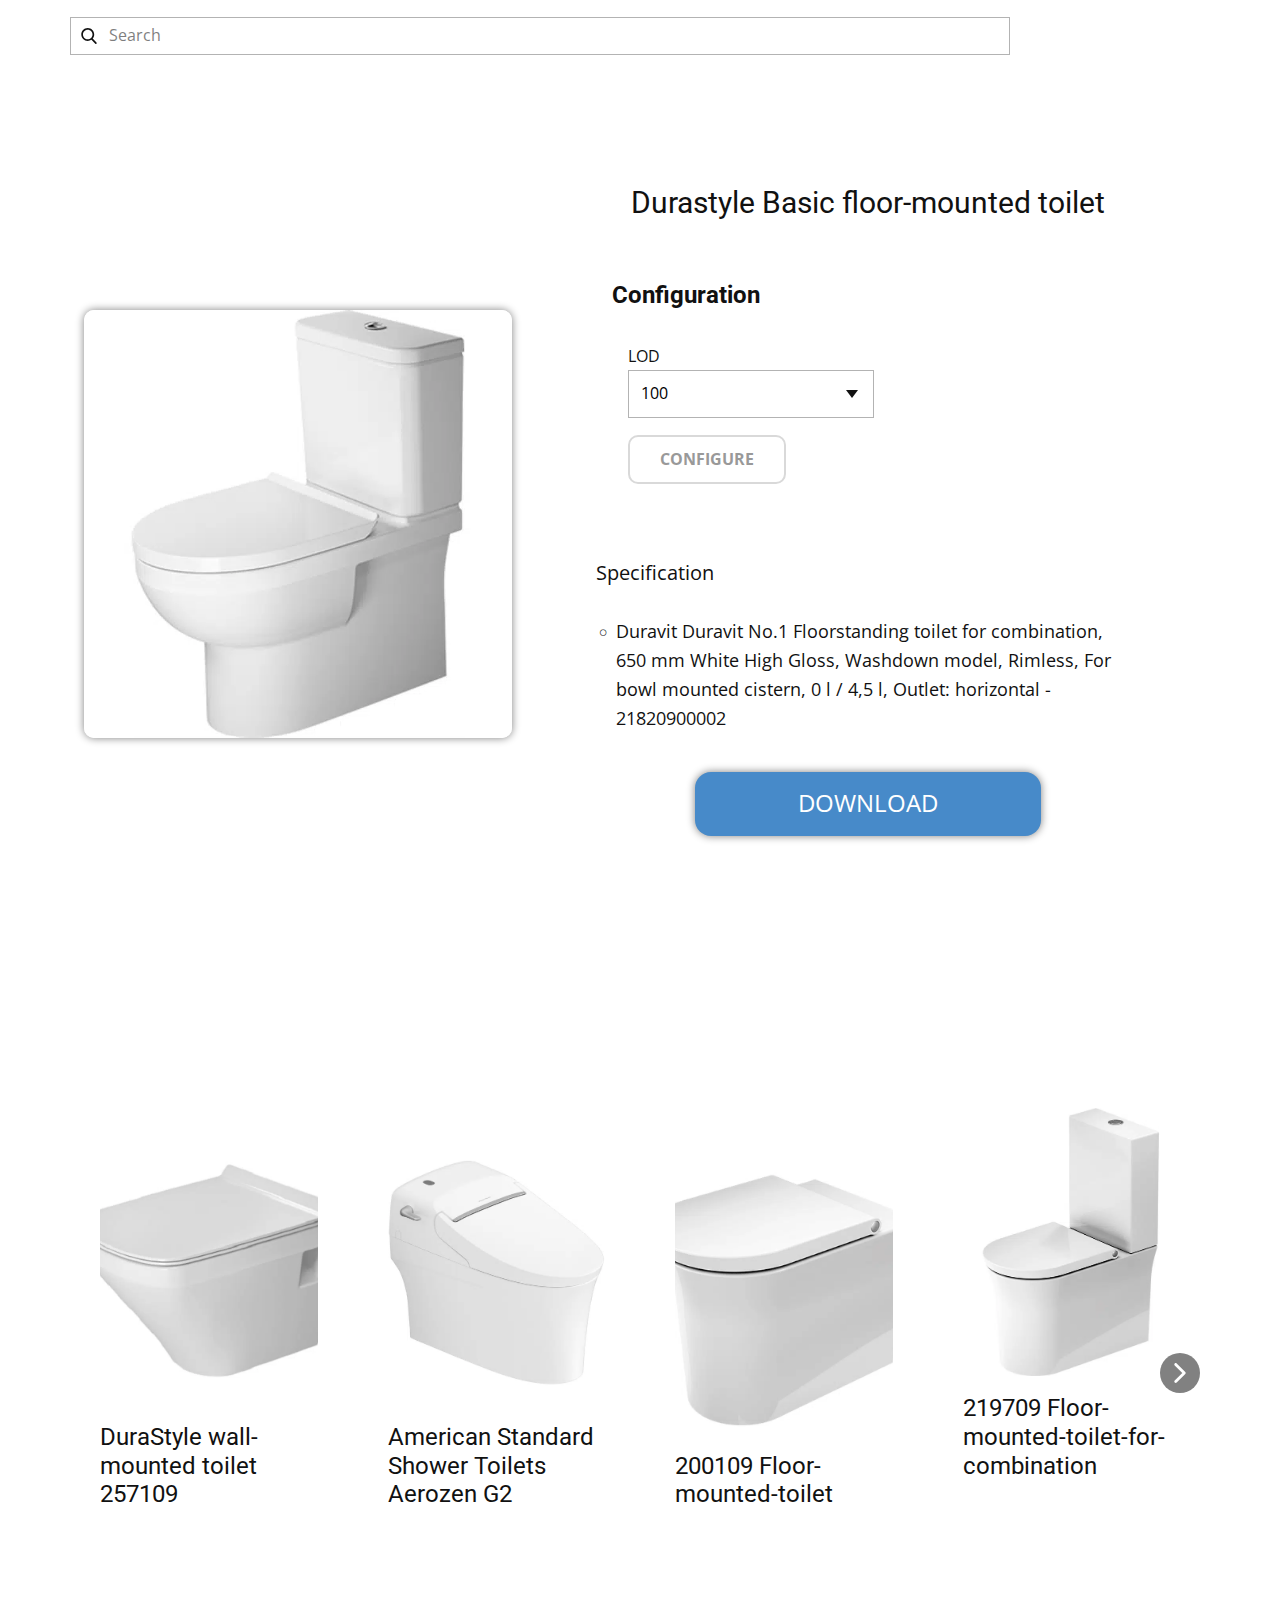
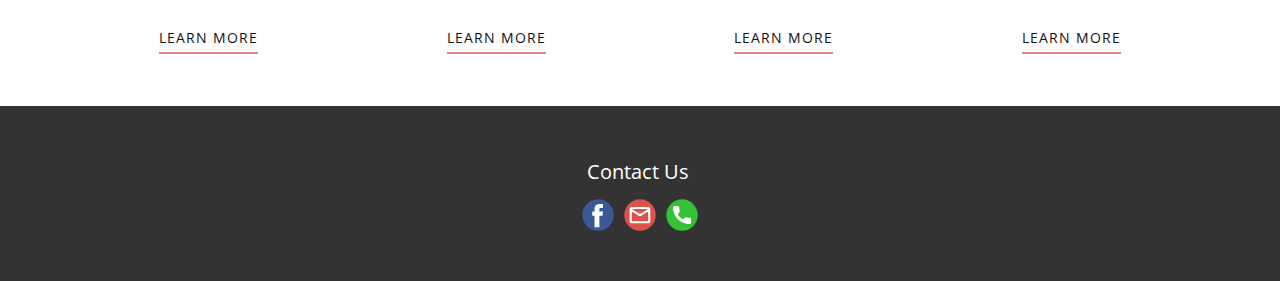
==== commit 24340b9d: "Update Download.html" ====
--- a/IPCS_main/Download.html
+++ b/IPCS_main/Download.html
@@ -181,10 +181,10 @@
                         <input type="submit" value="submit" class="u-form-control-hidden">
                         <a href="#" class="u-border-2 u-border-grey-15 u-border-hover-grey-15 u-btn u-btn-round u-btn-submit u-button-style u-hover-grey-15 u-none u-radius-10 u-text-grey-40 u-text-hover-grey-40 u-btn-1">Configure</a>
                       </div>
-                      <div class="u-form-send-message u-form-send-success"> Thank you! Your message has been sent. </div>
+                      <!-- <div class="u-form-send-message u-form-send-success"> Thank you! Your message has been sent. </div>
                       <div class="u-form-send-error u-form-send-message"> Unable to send your message. Please fix errors then try again. </div>
                       <input type="hidden" value="" name="recaptchaResponse">
-                      <input type="hidden" name="formServices" value="">
+                      <input type="hidden" name="formServices" value=""> -->
                     </form>
                   </div>
                   <p class="u-large-text u-text u-text-default u-text-variant u-text-3">Specification</p>
@@ -334,16 +334,5 @@
           </a>
         </div>
       </div></footer>
-    <section class="u-backlink u-clearfix u-grey-80">
-      <a class="u-link" href="https://nicepage.com/website-templates" target="_blank">
-        <span>Website Templates</span>
-      </a>
-      <p class="u-text">
-        <span>created with</span>
-      </p>
-      <a class="u-link" href="" target="_blank">
-        <span>Website Builder Software</span>
-      </a>. 
-    </section>
   
 </body></html>
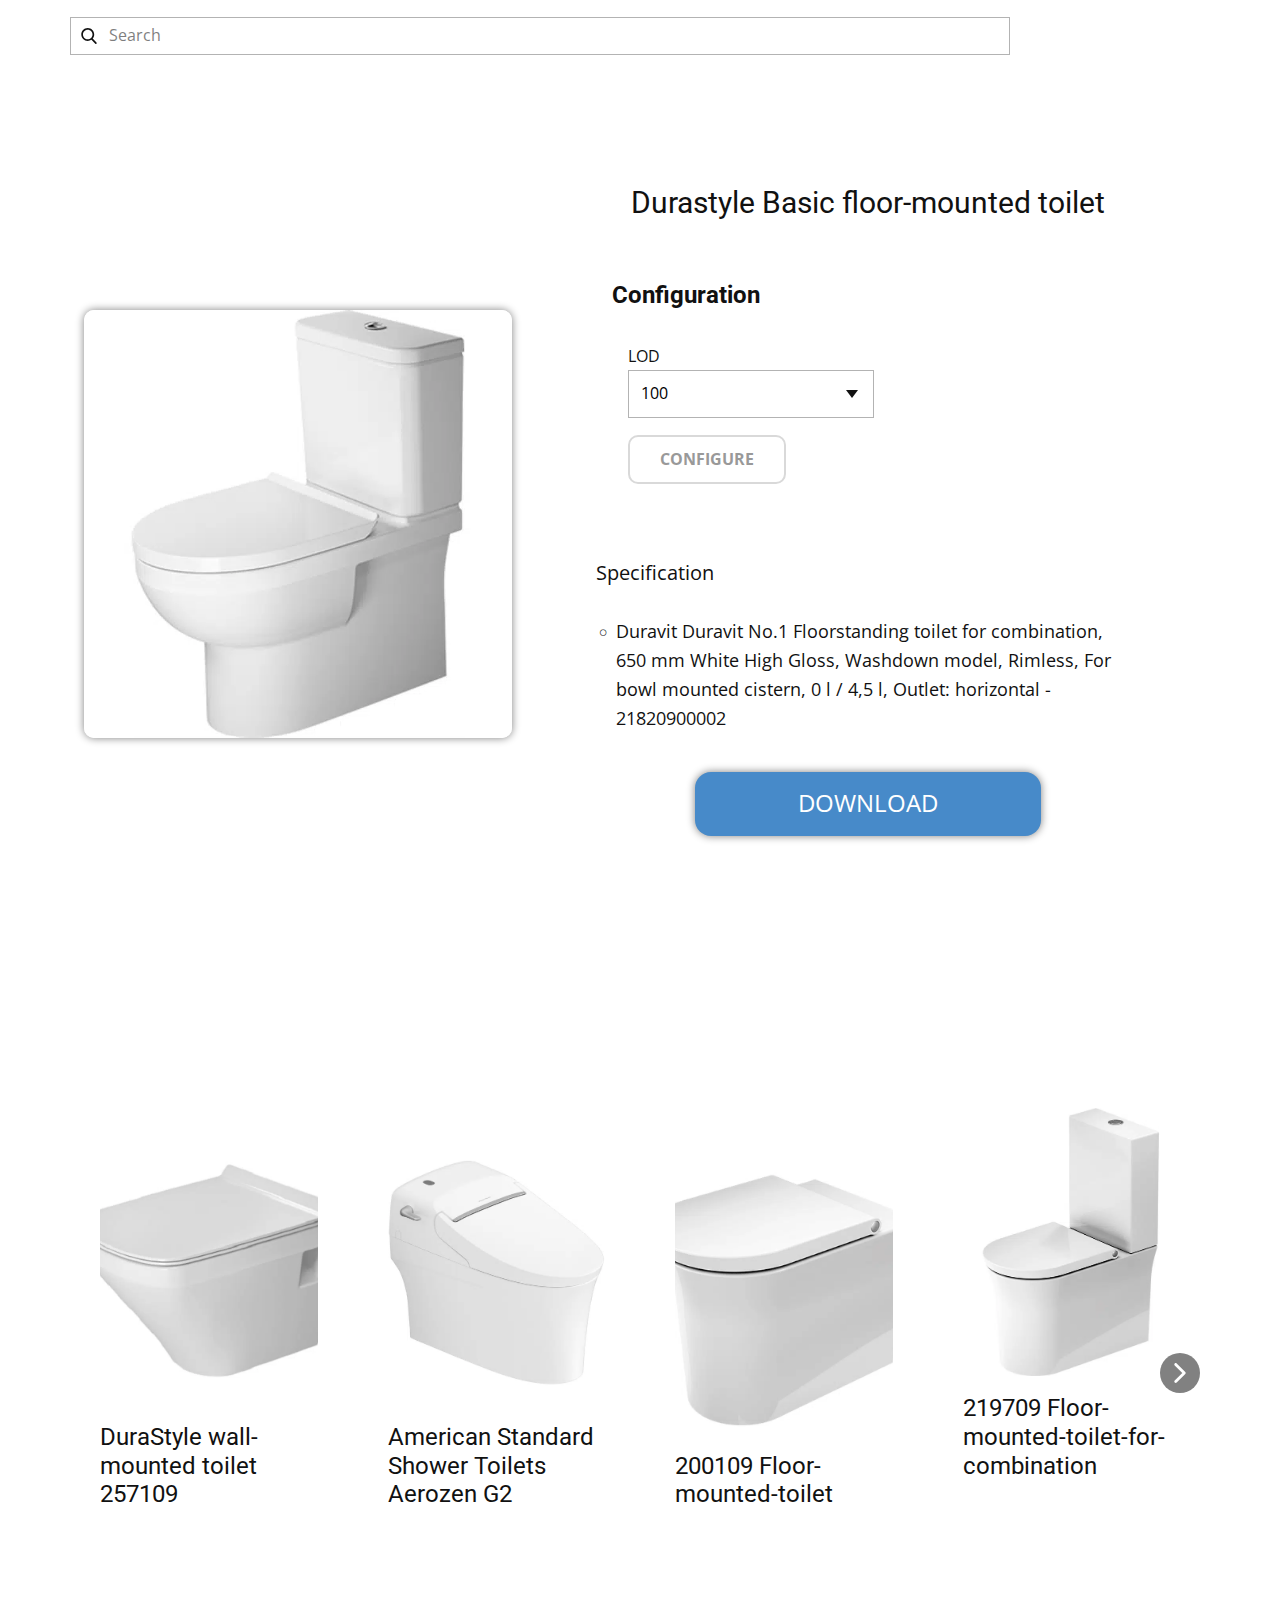
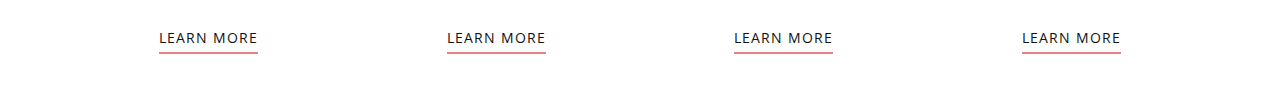
==== commit 1d61c84a: "Update Download.html" ====
--- a/IPCS_main/Download.html
+++ b/IPCS_main/Download.html
@@ -318,7 +318,7 @@
     </section>
     
     
-    <footer class="u-align-center u-clearfix u-footer u-grey-80 u-footer" id="sec-bada"><div class="u-clearfix u-sheet u-sheet-1">
+    <!-- <footer class="u-align-center u-clearfix u-footer u-grey-80 u-footer" id="sec-bada"><div class="u-clearfix u-sheet u-sheet-1">
         <p class="u-align-center u-hover-feature u-small-text u-text u-text-variant u-text-1">Contact Us&nbsp; </p>
         <div class="u-hover-feature u-social-icons u-spacing-10 u-social-icons-1">
           <a class="u-social-url" title="facebook" target="_blank" href="https://facebook.com/name"><span class="u-icon u-social-facebook u-social-icon u-icon-1"><svg class="u-svg-link" preserveAspectRatio="xMidYMin slice" viewBox="0 0 112 112" style=""><use xmlns:xlink="http://www.w3.org/1999/xlink" xlink:href="#svg-7aed"></use></svg><svg class="u-svg-content" viewBox="0 0 112 112" x="0" y="0" id="svg-7aed"><circle fill="currentColor" cx="56.1" cy="56.1" r="55"></circle><path fill="#FFFFFF" d="M73.5,31.6h-9.1c-1.4,0-3.6,0.8-3.6,3.9v8.5h12.6L72,58.3H60.8v40.8H43.9V58.3h-8V43.9h8v-9.2
@@ -333,6 +333,6 @@
 	c2.8,0,5.1-2.3,5.1-5.1V71.1C87.8,68.3,85.6,66,82.7,66z"></path></svg></span>
           </a>
         </div>
-      </div></footer>
+      </div></footer> -->
   
 </body></html>
